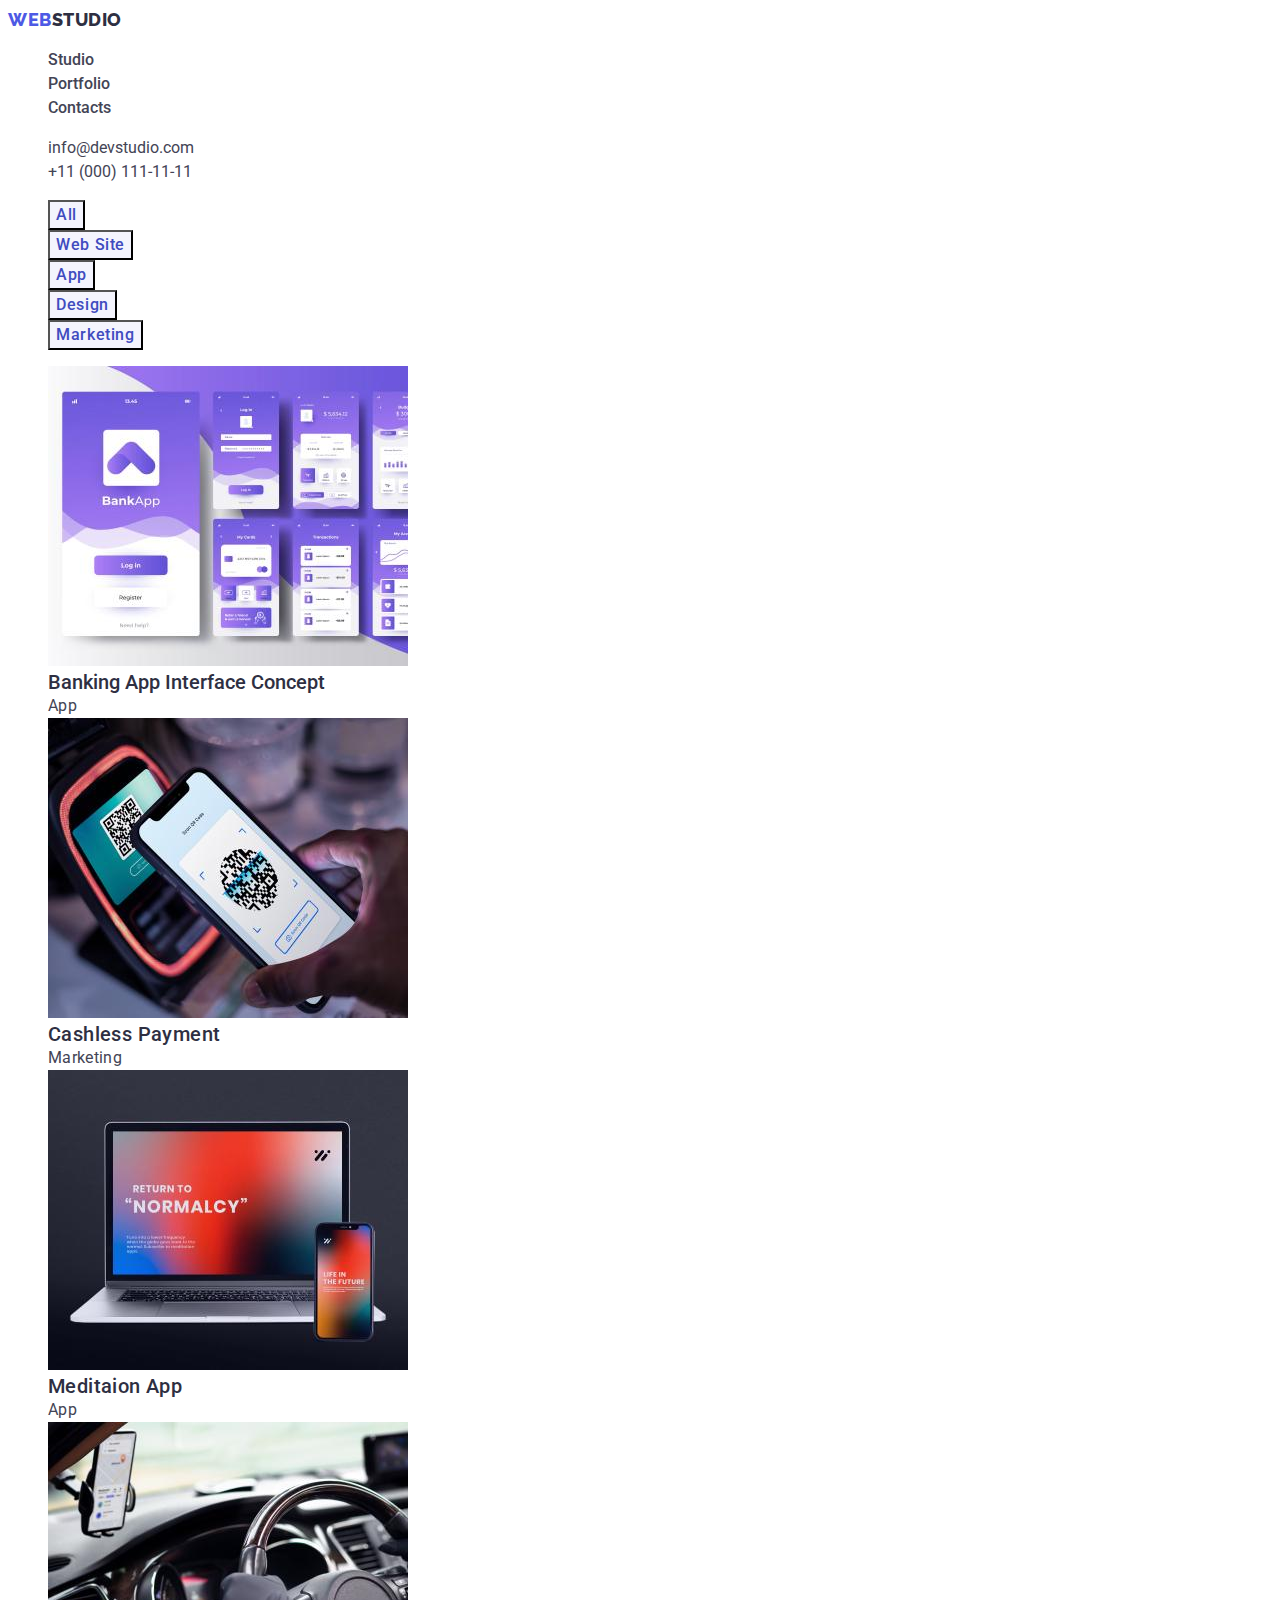
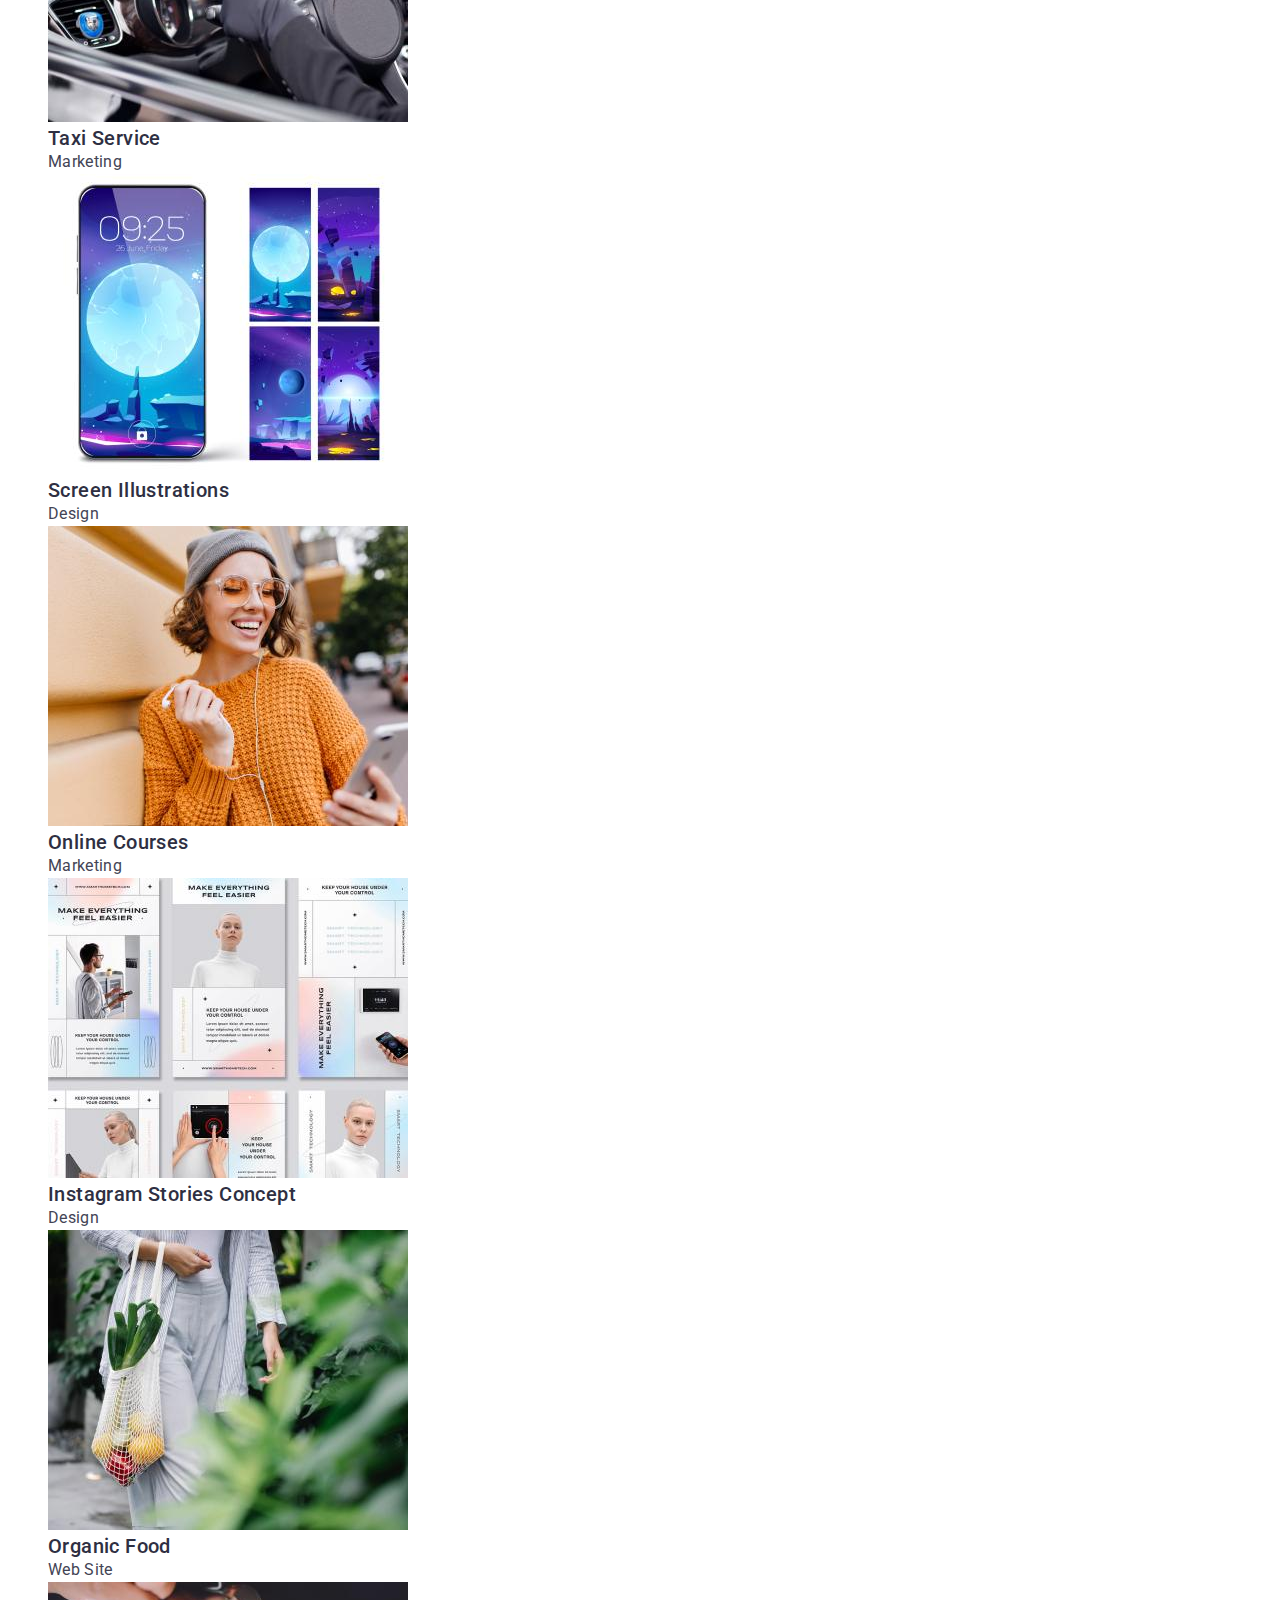
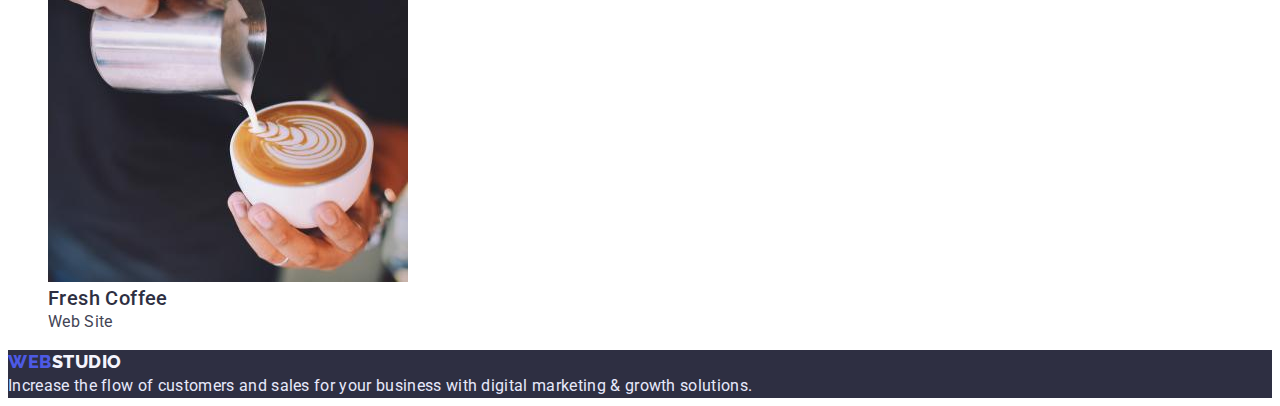
==== portfolio.html @ 5b098504 "Initial commit" ====
<!DOCTYPE html>
<html lang="en">
  <head>
    <meta charset="UTF-8" />
    <meta http-equiv="X-UA-Compatible" content="IE=edge" />
    <meta name="viewport" content="width=device-width, initial-scale=1.0" />
    <title>Portfolio</title>
    <link rel="preconnect" href="https://fonts.googleapis.com" />
    <link rel="preconnect" href="https://fonts.gstatic.com" crossorigin />
    <link
      href="https://fonts.googleapis.com/css2?family=Raleway:wght@800&family=Roboto:wght@400;500;700;900&display=swap"
      rel="stylesheet"
    />
    <link rel="stylesheet" href="./css/styles.css" />
  </head>
  <body>
    <header>
      <nav>
        <a href="./index.html" class="logo"
          >WEB<span class="logo-item-top">STUDIO</span>
        </a>
        <ul>
          <li><a href="./index.html" class="navigation">Studio</a></li>
          <li><a href="" class="navigation">Portfolio</a></li>
          <li><a href="" class="navigation">Contacts</a></li>
        </ul>
      </nav>
      <address>
        <ul>
          <li>
            <a href="mailto:info@devstudio.com" class="contacts">
              info@devstudio.com
            </a>
          </li>
          <li>
            <a href="tel:+110001111111" class="contacts">
              +11 (000) 111-11-11
            </a>
          </li>
        </ul>
      </address>
    </header>
    <main>
      <!-- Filters -->
      <section>
        <h1 class="visually-hidden">Portfolio</h1>
        <ul>
          <li><button type="button" class="button-portfolio">All</button></li>
          <li>
            <button type="button" class="button-portfolio">Web Site</button>
          </li>
          <li><button type="button" class="button-portfolio">App</button></li>
          <li>
            <button type="button" class="button-portfolio">Design</button>
          </li>
          <li>
            <button type="button" class="button-portfolio">Marketing</button>
          </li>
        </ul>
        <ul>
          <li>
            <a href="" class="link-portfolio">
              <img src="./images/bankapp.jpg" alt="app" width="360" />
              <h2 class="main-card-title">Banking App Interface Concept</h2>
              <p class="main-text">App</p></a
            >
          </li>
          <li>
            <a href="" class="link-portfolio">
              <img src="./images/scaner.jpg" alt="scaner" width="360" />
              <h3 class="main-item">Cashless Payment</h3>
              <p class="main-text">Marketing</p></a
            >
          </li>
          <li>
            <a href="" class="link-portfolio">
              <img src="./images/laptop.jpg" alt="laptop" width="360" />
              <h3 class="main-item">Meditaion App</h3>
              <p class="main-text">App</p></a
            >
          </li>
          <li>
            <a href="" class="link-portfolio">
              <img src="./images/taxi.jpg" alt="taxi" width="360" />
              <h3 class="main-item">Taxi Service</h3>
              <p class="main-text">Marketing</p></a
            >
          </li>
          <li>
            <a href="" class="link-portfolio">
              <img src="./images/screen.jpg" alt="screen" width="360" />
              <h3 class="main-item">Screen Illustrations</h3>
              <p class="main-text">Design</p></a
            >
          </li>
          <li>
            <a href="" class="link-portfolio">
              <img src="./images/courses.jpg" alt="courses" width="360" />
              <h3 class="main-item">Online Courses</h3>
              <p class="main-text">Marketing</p></a
            >
          </li>
          <li>
            <a href="" class="link-portfolio">
              <img
                src="./images/insta.jpg"
                alt="instagram stories"
                width="360"
              />
              <h3 class="main-item">Instagram Stories Concept</h3>
              <p class="main-text">Design</p></a
            >
          </li>
          <li>
            <a href="" class="link-portfolio">
              <img src="./images/food.jpg" alt="organic food" width="360" />
              <h3 class="main-item">Organic Food</h3>
              <p class="main-text">Web Site</p></a
            >
          </li>
          <li>
            <a href="" class="link-portfolio">
              <img src="./images/coffee.jpg" alt="fresh coffee" width="360" />
              <h3 class="main-item">Fresh Coffee</h3>
              <p class="main-text">Web Site</p></a
            >
          </li>
        </ul>
      </section>
    </main>
    <footer class="background">
      <a href="./index.html" class="logo">
        WEB<span class="logo-item-bottom">STUDIO</span>
      </a>
      <p class="footer-text">
        Increase the flow of customers and sales for your business with digital
        marketing & growth solutions.
      </p>
    </footer>
  </body>
</html>
---- css/styles.css ----
:root {
  --color-iris: #4d5ae5;
  --color-ocean: #404bbf;
  --color-green: #31d0aa;
  --color-navy-blue: #2e2f42;
  --color-slate: #434455;
  --color-light-slate: #8e8f99;
  --color-cornflower: #e7e9fc;
  --color-cloud: #f4f4fd;
  --color-navy-blue-modal: #2e2f42;
  --color-grey: #2e2f42;
  --color-white: #ffffff;
}
body {
  font-family: "Roboto", sans-serif;
  color: var(--color-navy-blue);
  background-color: var(--color-white);
}
ul {
  list-style-type: none;
}
p,
h1,
h2,
h3,
h4,
h5,
h6 {
  margin: 0;
}
/* Logo */
.logo {
  text-decoration: none;
  font-family: "Raleway";
  font-weight: 800;
  font-size: 18px;
  line-height: 1.33;
  color: var(--color-iris);
  letter-spacing: 0.03em;
}
.logo-item-top {
  color: var(--color-navy-blue);
}
.logo-item-bottom {
  color: var(--color-cloud);
}
/* Button */
.button-studio {
  cursor: pointer;
  color: var(--color-white);
  background-color: var(--color-iris);
  font-weight: 500;
  font-size: 16px;
  font-family: inherit;
  line-height: 1.5;
  letter-spacing: 0.04em;
}
.button-studio:hover,
.button-studio:focus {
  background-color: var(--color-ocean);
}
.button-portfolio {
  cursor: pointer;
  color: var(--color-ocean);
  background-color: var(--color-cloud);
  font-weight: 500;
  font-size: 16px;
  font-family: inherit;
  line-height: 1.5;
  letter-spacing: 0.04em;
}
.button-portfolio:hover,
.button-portfolio:focus {
  background-color: var(--color-ocean);
  color: var(--color-white);
}
/* Nav */
.navigation {
  text-decoration: none;
  color: var(--color-slate);
  font-weight: 500;
  font-size: 16px;
  line-height: 1.5;
}
.navigation:hover,
.navigation:focus {
  color: var(--color-ocean);
}

.contacts:hover,
.contacts:focus {
  color: var(--color-ocean);
}
.contacts {
  color: var(--color-slate);
  text-decoration: none;
  font-family: "Roboto";
  font-style: normal;
  font-size: 16px;
  line-height: 1.5;
}

/* text */

.main-title {
  color: var(--color-white);
  font-size: 56px;
  line-height: 1.07;
  text-align: center;
}
.main-subtitle {
  text-align: center;
  text-transform: capitalize;
  font-size: 36px;
  line-height: 1.11;
  letter-spacing: 0.02em;
}
.main-item {
  font-weight: 500;
  font-size: 20px;
  line-height: 1.2;
  letter-spacing: 0.02em;
  color: var(--color-navy-blue);
}
.main-text {
  font-size: 16px;
  line-height: 1.5;
  letter-spacing: 0.02em;
  color: var(--color-slate);
}
.main-card-title {
  font-weight: 500;
  font-size: 20px;
  line-height: 1.2;
  color: var(--color-navy-blue);
}
.footer-text {
  font-size: 16px;
  line-height: 1.5;
  letter-spacing: 0.02em;
  color: var(--color-cornflower);
}
.link-portfolio {
  text-decoration: none;
}
/* background */
.main-list {
  background-color: var(--color-white);
  text-align: center;
}
.main-section-team {
  background-color: var(--color-cloud);
}
.background {
  background-color: var(--color-navy-blue);
}

/* hide title */
.visually-hidden {
  position: absolute;
  white-space: nowrap;
  width: 1px;
  height: 1px;
  overflow: hidden;
  border: 0;
  padding: 0;
  clip: rect(0 0 0 0);
  clip-path: inset(50%);
  margin: -1px;
}
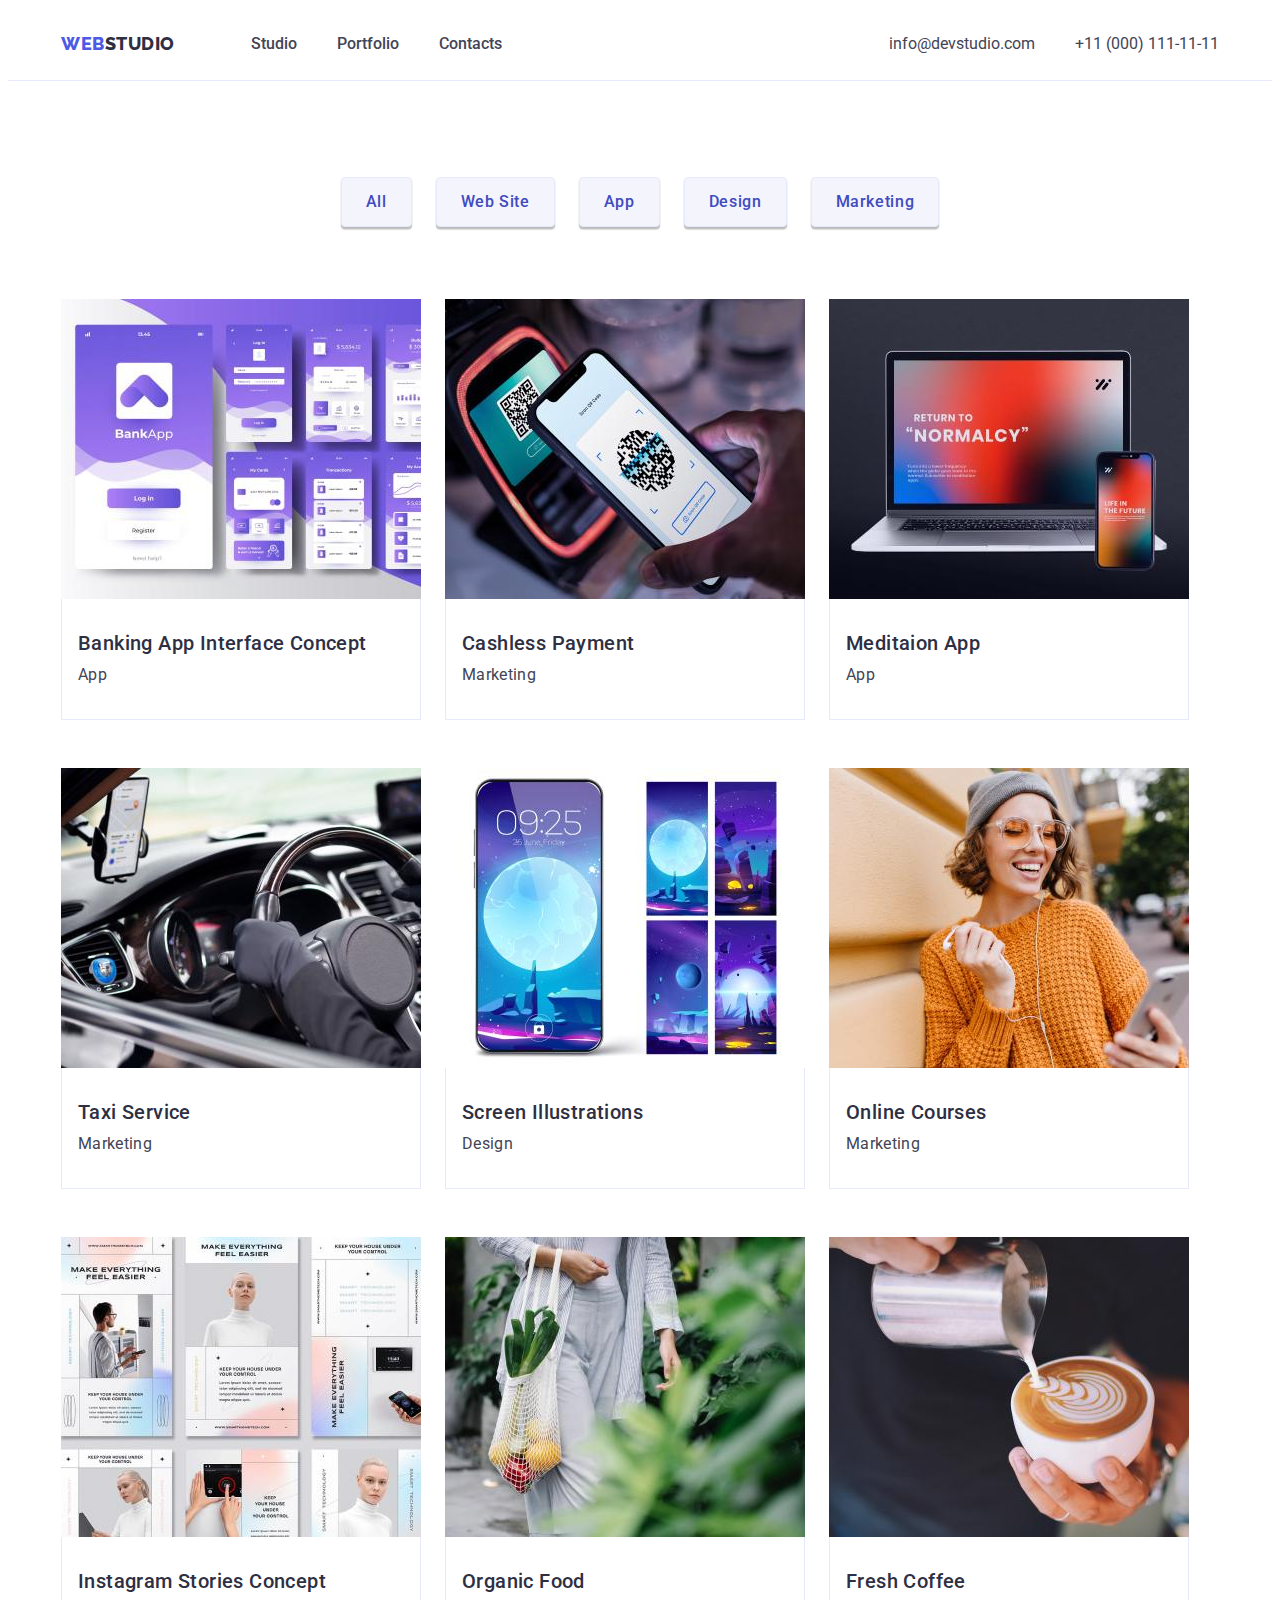
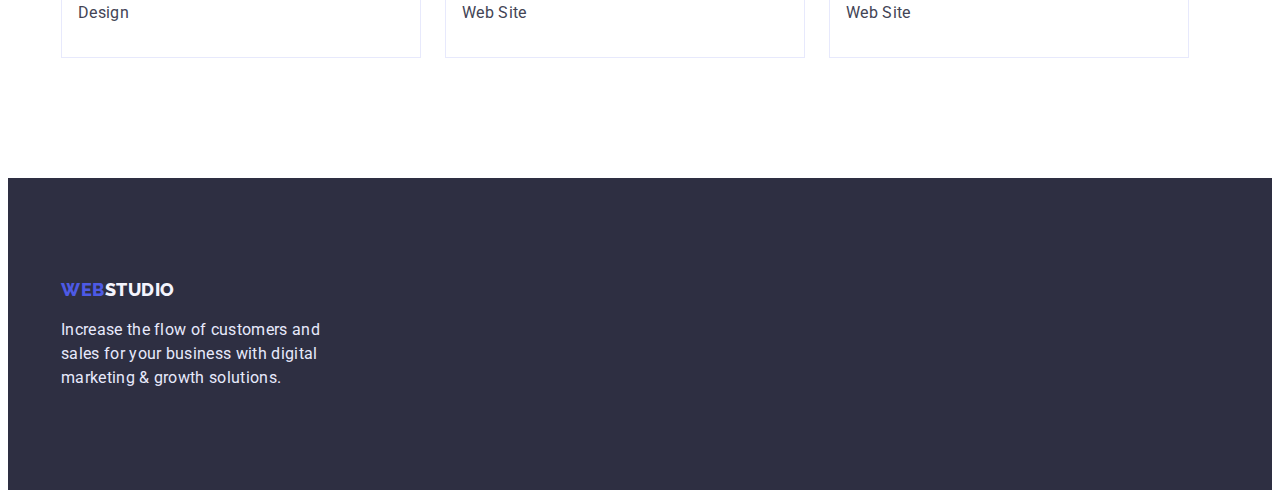
==== commit 9735e6f3: "final?" ====
--- a/portfolio.html
+++ b/portfolio.html
@@ -1,141 +1,150 @@
 <!DOCTYPE html>
 <html lang="en">
-  <head>
-    <meta charset="UTF-8" />
-    <meta http-equiv="X-UA-Compatible" content="IE=edge" />
-    <meta name="viewport" content="width=device-width, initial-scale=1.0" />
-    <title>Portfolio</title>
-    <link rel="preconnect" href="https://fonts.googleapis.com" />
-    <link rel="preconnect" href="https://fonts.gstatic.com" crossorigin />
-    <link
-      href="https://fonts.googleapis.com/css2?family=Raleway:wght@800&family=Roboto:wght@400;500;700;900&display=swap"
-      rel="stylesheet"
-    />
-    <link rel="stylesheet" href="./css/styles.css" />
-  </head>
-  <body>
-    <header>
-      <nav>
-        <a href="./index.html" class="logo"
-          >WEB<span class="logo-item-top">STUDIO</span>
-        </a>
-        <ul>
+
+<head>
+  <meta charset="UTF-8" />
+  <meta http-equiv="X-UA-Compatible" content="IE=edge" />
+  <meta name="viewport" content="width=device-width, initial-scale=1.0" />
+  <title>Portfolio</title>
+  <link rel="preconnect" href="https://fonts.googleapis.com" />
+  <link rel="preconnect" href="https://fonts.gstatic.com" crossorigin />
+  <link href="https://fonts.googleapis.com/css2?family=Raleway:wght@800&family=Roboto:wght@400;500;700;900&display=swap"
+    rel="stylesheet" />
+  <link rel="stylesheet" href="https://cdnjs.cloudflare.com/ajax/libs/modern-normalize/1.1.0/modern-normalize.min.css"
+    integrity="sha512-wpPYUAdjBVSE4KJnH1VR1HeZfpl1ub8YT/NKx4PuQ5NmX2tKuGu6U/JRp5y+Y8XG2tV+wKQpNHVUX03MfMFn9Q=="
+    crossorigin="anonymous" referrerpolicy="no-referrer" />
+  <link rel="stylesheet" href="./css/styles.css" />
+</head>
+
+<body>
+  <header class="header">
+    <div class="container header-container">
+      <nav class="nav-list">
+        <a href="./index.html" class="logo">WEB<span class="logo-item-top">STUDIO</span> </a>
+        <ul class="navigation-list">
           <li><a href="./index.html" class="navigation">Studio</a></li>
-          <li><a href="" class="navigation">Portfolio</a></li>
-          <li><a href="" class="navigation">Contacts</a></li>
+          <li><a href="./portfolio.html" class="navigation">Portfolio</a></li>
+          <li><a href="" class="navigation contacts">Contacts</a></li>
         </ul>
       </nav>
       <address>
-        <ul>
-          <li>
-            <a href="mailto:info@devstudio.com" class="contacts">
-              info@devstudio.com
+        <ul class="address-list">
+          <li><a href="mailto:info@devstudio.com" class="contacts"> info@devstudio.com </a></li>
+          <li><a href="tel:+110001111111" class="contacts"> +11 (000) 111-11-11 </a></li>
+        </ul>
+      </address>
+    </div>
+  </header>
+  <main>
+    <!-- Filters -->
+    <section>
+      <div class="container">
+        <h1 class="visually-hidden">Portfolio</h1>
+        <ul class="button-portfolio-list">
+          <li><button type="button" class="button-portfolio">All</button></li>
+          <li><button type="button" class="button-portfolio">Web Site</button></li>
+          <li><button type="button" class="button-portfolio">App</button></li>
+          <li><button type="button" class="button-portfolio">Design</button></li>
+          <li><button type="button" class="button-portfolio">Marketing</button></li>
+        </ul>
+      </div>
+      <div class="container">
+        <ul class="card-portfolio">
+          <li class="card-item">
+            <a href="" class="link-portfolio">
+              <img src="./images/bankapp.jpg" alt="app" width="360" />
+              <div class="card-text">
+                <h2 class="main-item">Banking App Interface Concept</h2>
+                <p class="main-text portfolio">App</p>
+              </div>
             </a>
           </li>
-          <li>
-            <a href="tel:+110001111111" class="contacts">
-              +11 (000) 111-11-11
+          <li class="card-item">
+            <a href="" class="link-portfolio">
+              <img src="./images/scaner.jpg" alt="scaner" width="360" />
+              <div class="card-text">
+                <h3 class="main-item">Cashless Payment</h3>
+                <p class="main-text portfolio">Marketing</p>
+              </div>
+            </a>
+          </li>
+          <li class="card-item">
+            <a href="" class="link-portfolio">
+              <img src="./images/laptop.jpg" alt="laptop" width="360" />
+              <div class="card-text">
+                <h3 class="main-item">Meditaion App</h3>
+                <p class="main-text portfolio">App</p>
+              </div>
+            </a>
+          </li>
+          <li class="card-item">
+            <a href="" class="link-portfolio">
+              <img src="./images/taxi.jpg" alt="taxi" width="360" />
+              <div class="card-text">
+                <h3 class="main-item">Taxi Service</h3>
+                <p class="main-text">Marketing</p>
+              </div>
+            </a>
+          </li>
+          <li class="card-item">
+            <a href="" class="link-portfolio">
+              <img src="./images/screen.jpg" alt="screen" width="360" />
+              <div class="card-text">
+                <h3 class="main-item">Screen Illustrations</h3>
+                <p class="main-text">Design</p>
+              </div>
+            </a>
+          </li>
+          <li class="card-item">
+            <a href="" class="link-portfolio">
+              <img src="./images/courses.jpg" alt="courses" width="360" />
+              <div class="card-text">
+                <h3 class="main-item">Online Courses</h3>
+                <p class="main-text">Marketing</p>
+              </div>
+            </a>
+          </li>
+          <li class="card-item">
+            <a href="" class="link-portfolio">
+              <img src="./images/insta.jpg" alt="instagram stories" width="360" />
+              <div class="card-text">
+                <h3 class="main-item">Instagram Stories Concept</h3>
+                <p class="main-text">Design</p>
+              </div>
+            </a>
+          </li>
+          <li class="card-item">
+            <a href="" class="link-portfolio">
+              <img src="./images/food.jpg" alt="organic food" width="360" />
+              <div class="card-text">
+                <h3 class="main-item">Organic Food</h3>
+                <p class="main-text">Web Site</p>
+              </div>
+            </a>
+          </li>
+          <li class="card-item">
+            <a href="" class="link-portfolio">
+              <img src="./images/coffee.jpg" alt="fresh coffee" width="360" />
+              <div class="card-text">
+                <h3 class="main-item">Fresh Coffee</h3>
+                <p class="main-text">Web Site</p>
+              </div>
             </a>
           </li>
         </ul>
-      </address>
-    </header>
-    <main>
-      <!-- Filters -->
-      <section>
-        <h1 class="visually-hidden">Portfolio</h1>
-        <ul>
-          <li><button type="button" class="button-portfolio">All</button></li>
-          <li>
-            <button type="button" class="button-portfolio">Web Site</button>
-          </li>
-          <li><button type="button" class="button-portfolio">App</button></li>
-          <li>
-            <button type="button" class="button-portfolio">Design</button>
-          </li>
-          <li>
-            <button type="button" class="button-portfolio">Marketing</button>
-          </li>
-        </ul>
-        <ul>
-          <li>
-            <a href="" class="link-portfolio">
-              <img src="./images/bankapp.jpg" alt="app" width="360" />
-              <h2 class="main-card-title">Banking App Interface Concept</h2>
-              <p class="main-text">App</p></a
-            >
-          </li>
-          <li>
-            <a href="" class="link-portfolio">
-              <img src="./images/scaner.jpg" alt="scaner" width="360" />
-              <h3 class="main-item">Cashless Payment</h3>
-              <p class="main-text">Marketing</p></a
-            >
-          </li>
-          <li>
-            <a href="" class="link-portfolio">
-              <img src="./images/laptop.jpg" alt="laptop" width="360" />
-              <h3 class="main-item">Meditaion App</h3>
-              <p class="main-text">App</p></a
-            >
-          </li>
-          <li>
-            <a href="" class="link-portfolio">
-              <img src="./images/taxi.jpg" alt="taxi" width="360" />
-              <h3 class="main-item">Taxi Service</h3>
-              <p class="main-text">Marketing</p></a
-            >
-          </li>
-          <li>
-            <a href="" class="link-portfolio">
-              <img src="./images/screen.jpg" alt="screen" width="360" />
-              <h3 class="main-item">Screen Illustrations</h3>
-              <p class="main-text">Design</p></a
-            >
-          </li>
-          <li>
-            <a href="" class="link-portfolio">
-              <img src="./images/courses.jpg" alt="courses" width="360" />
-              <h3 class="main-item">Online Courses</h3>
-              <p class="main-text">Marketing</p></a
-            >
-          </li>
-          <li>
-            <a href="" class="link-portfolio">
-              <img
-                src="./images/insta.jpg"
-                alt="instagram stories"
-                width="360"
-              />
-              <h3 class="main-item">Instagram Stories Concept</h3>
-              <p class="main-text">Design</p></a
-            >
-          </li>
-          <li>
-            <a href="" class="link-portfolio">
-              <img src="./images/food.jpg" alt="organic food" width="360" />
-              <h3 class="main-item">Organic Food</h3>
-              <p class="main-text">Web Site</p></a
-            >
-          </li>
-          <li>
-            <a href="" class="link-portfolio">
-              <img src="./images/coffee.jpg" alt="fresh coffee" width="360" />
-              <h3 class="main-item">Fresh Coffee</h3>
-              <p class="main-text">Web Site</p></a
-            >
-          </li>
-        </ul>
-      </section>
-    </main>
-    <footer class="background">
-      <a href="./index.html" class="logo">
-        WEB<span class="logo-item-bottom">STUDIO</span>
-      </a>
-      <p class="footer-text">
-        Increase the flow of customers and sales for your business with digital
-        marketing & growth solutions.
-      </p>
+      </div>
+    </section>
+  </main>
+  <div class="section">
+    <footer class="footer">
+      <div class="container footer-container">
+        <a href="./index.html" class="logo"> WEB<span class="logo-item-bottom">STUDIO</span> </a>
+        <p class="footer-text">
+          Increase the flow of customers and sales for your business with digital marketing & growth solutions.
+        </p>
+      </div>
     </footer>
-  </body>
-</html>
+  </div>
+</body>
+
+</html>--- a/css/styles.css
+++ b/css/styles.css
@@ -11,14 +11,19 @@
   --color-grey: #2e2f42;
   --color-white: #ffffff;
 }
+
 body {
   font-family: "Roboto", sans-serif;
   color: var(--color-navy-blue);
   background-color: var(--color-white);
 }
+
 ul {
   list-style-type: none;
-}
+  padding: 0;
+  margin: 0;
+}
+
 p,
 h1,
 h2,
@@ -28,7 +33,21 @@
 h6 {
   margin: 0;
 }
-/* Logo */
+
+/**----------header------ */
+
+.header {
+  border-bottom: 1px solid var(--color-cornflower);
+}
+
+.header-container {
+  display: flex;
+  justify-content: space-between;
+  align-items: center;
+}
+
+/**----------Logo-------- */
+
 .logo {
   text-decoration: none;
   font-family: "Raleway";
@@ -37,14 +56,19 @@
   line-height: 1.33;
   color: var(--color-iris);
   letter-spacing: 0.03em;
-}
+  padding: 24px 76px 24px 0px;
+}
+
 .logo-item-top {
   color: var(--color-navy-blue);
 }
+
 .logo-item-bottom {
   color: var(--color-cloud);
 }
-/* Button */
+
+/**----------Button------ */
+
 .button-studio {
   cursor: pointer;
   color: var(--color-white);
@@ -54,11 +78,27 @@
   font-family: inherit;
   line-height: 1.5;
   letter-spacing: 0.04em;
-}
+  box-shadow: 0px 4px 4px rgba(0, 0, 0, 0.15);
+  border-radius: 4px;
+  padding: 16px 32px;
+  min-width: 169px;
+  margin-top: 48px;
+  margin-bottom: 188px;
+  margin-left: 480px;
+}
+
 .button-studio:hover,
 .button-studio:focus {
   background-color: var(--color-ocean);
 }
+
+.button-portfolio-list {
+  display: flex;
+  justify-content: center;
+  gap: 24px;
+  padding-top: 96px;
+}
+
 .button-portfolio {
   cursor: pointer;
   color: var(--color-ocean);
@@ -68,13 +108,26 @@
   font-family: inherit;
   line-height: 1.5;
   letter-spacing: 0.04em;
-}
+  box-shadow: 0px 3px 1px rgba(0, 0, 0, 0.1), 0px 2px 1px rgba(0, 0, 0, 0.08), 0px 2px 2px rgba(0, 0, 0, 0.12);
+  border-radius: 4px;
+  padding: 12px 24px;
+  border: 1px solid var(--color-cornflower);
+
+}
+
 .button-portfolio:hover,
 .button-portfolio:focus {
   background-color: var(--color-ocean);
   color: var(--color-white);
 }
-/* Nav */
+
+/**--------Nav-------------- */
+
+.nav-list {
+  display: flex;
+  align-items: center;
+}
+
 .navigation {
   text-decoration: none;
   color: var(--color-slate);
@@ -82,15 +135,23 @@
   font-size: 16px;
   line-height: 1.5;
 }
+
 .navigation:hover,
 .navigation:focus {
   color: var(--color-ocean);
 }
 
+.navigation-list {
+  display: flex;
+  gap: 40px;
+  padding: 0;
+}
+
 .contacts:hover,
 .contacts:focus {
   color: var(--color-ocean);
 }
+
 .contacts {
   color: var(--color-slate);
   text-decoration: none;
@@ -100,62 +161,168 @@
   line-height: 1.5;
 }
 
-/* text */
+.address-list {
+  display: flex;
+  gap: 40px;
+
+}
+
+/**------------Containers------------ */
+
+.container {
+  width: 1158px;
+  padding-left: 15px;
+  padding-right: 15px;
+  margin: 0 auto;
+}
+
+
+.feature-container {
+  display: flex;
+  gap: 24px;
+}
+
+.img-studio-list {
+  display: flex;
+  padding-top: 72px;
+  gap: 24px;
+}
+
+.card-team {
+  display: flex;
+  padding-top: 72px;
+  gap: 24px;
+}
+
+.img-studio {
+  border: 1px solid var(--color-cornflower);
+}
+
+.section {
+  padding-top: 120px;
+
+}
+
+
+
+/**--------- portfolio -------------*/
+
+.card-portfolio {
+  display: flex;
+  flex-wrap: wrap;
+  column-gap: 24px;
+  row-gap: 48px;
+  padding-top: 72px;
+
+}
+
+img {
+  display: block;
+  max-width: 100%;
+  height: auto;
+}
+
+
+
+
+.card-text {
+  padding: 32px 16px;
+  border-bottom: 1px solid var(--color-cornflower);
+  border-left: 1px solid var(--color-cornflower);
+  border-right: 1px solid var(--color-cornflower);
+}
+
+/**------------- text-------------- */
+
+.hero {
+  background-color: var(--color-navy-blue);
+}
 
 .main-title {
   color: var(--color-white);
   font-size: 56px;
   line-height: 1.07;
+  max-width: 496px;
+  margin: 0 auto;
+  padding-top: 188px;
   text-align: center;
 }
+
 .main-subtitle {
   text-align: center;
   text-transform: capitalize;
   font-size: 36px;
   line-height: 1.11;
   letter-spacing: 0.02em;
-}
+
+}
+
+.main-team {
+  background-color: var(--color-cloud);
+}
+
+.main-list-team {
+  background-color: var(--color-white);
+  text-align: center;
+  box-shadow: 0px 1px 6px rgba(46, 47, 66, 0.08), 0px 1px 1px rgba(46, 47, 66, 0.16), 0px 2px 1px rgba(46, 47, 66, 0.08);
+  border-radius: 0px 0px 4px 4px;
+}
+
+
+
+/**------card text-------- */
+
+.card-team-text {
+  padding: 32px 16px;
+}
+
 .main-item {
   font-weight: 500;
   font-size: 20px;
   line-height: 1.2;
   letter-spacing: 0.02em;
   color: var(--color-navy-blue);
-}
+
+}
+
 .main-text {
   font-size: 16px;
   line-height: 1.5;
   letter-spacing: 0.02em;
   color: var(--color-slate);
-}
-.main-card-title {
-  font-weight: 500;
-  font-size: 20px;
-  line-height: 1.2;
-  color: var(--color-navy-blue);
-}
+  padding-top: 8px;
+
+}
+
+.studio {
+  max-width: 264px;
+}
+
+
+.link-portfolio {
+  text-decoration: none;
+}
+
 .footer-text {
   font-size: 16px;
   line-height: 1.5;
   letter-spacing: 0.02em;
   color: var(--color-cornflower);
-}
-.link-portfolio {
-  text-decoration: none;
-}
-/* background */
-.main-list {
-  background-color: var(--color-white);
-  text-align: center;
-}
-.main-section-team {
-  background-color: var(--color-cloud);
-}
-.background {
+  max-width: 264px;
+  padding-top: 16px;
+}
+
+.footer {
   background-color: var(--color-navy-blue);
 }
 
-/* hide title */
+.footer-container {
+  padding-top: 100px;
+  padding-bottom: 100px;
+}
+
+/*todo----------- hide----------title */
+
 .visually-hidden {
   position: absolute;
   white-space: nowrap;
@@ -167,4 +334,4 @@
   clip: rect(0 0 0 0);
   clip-path: inset(50%);
   margin: -1px;
-}
+}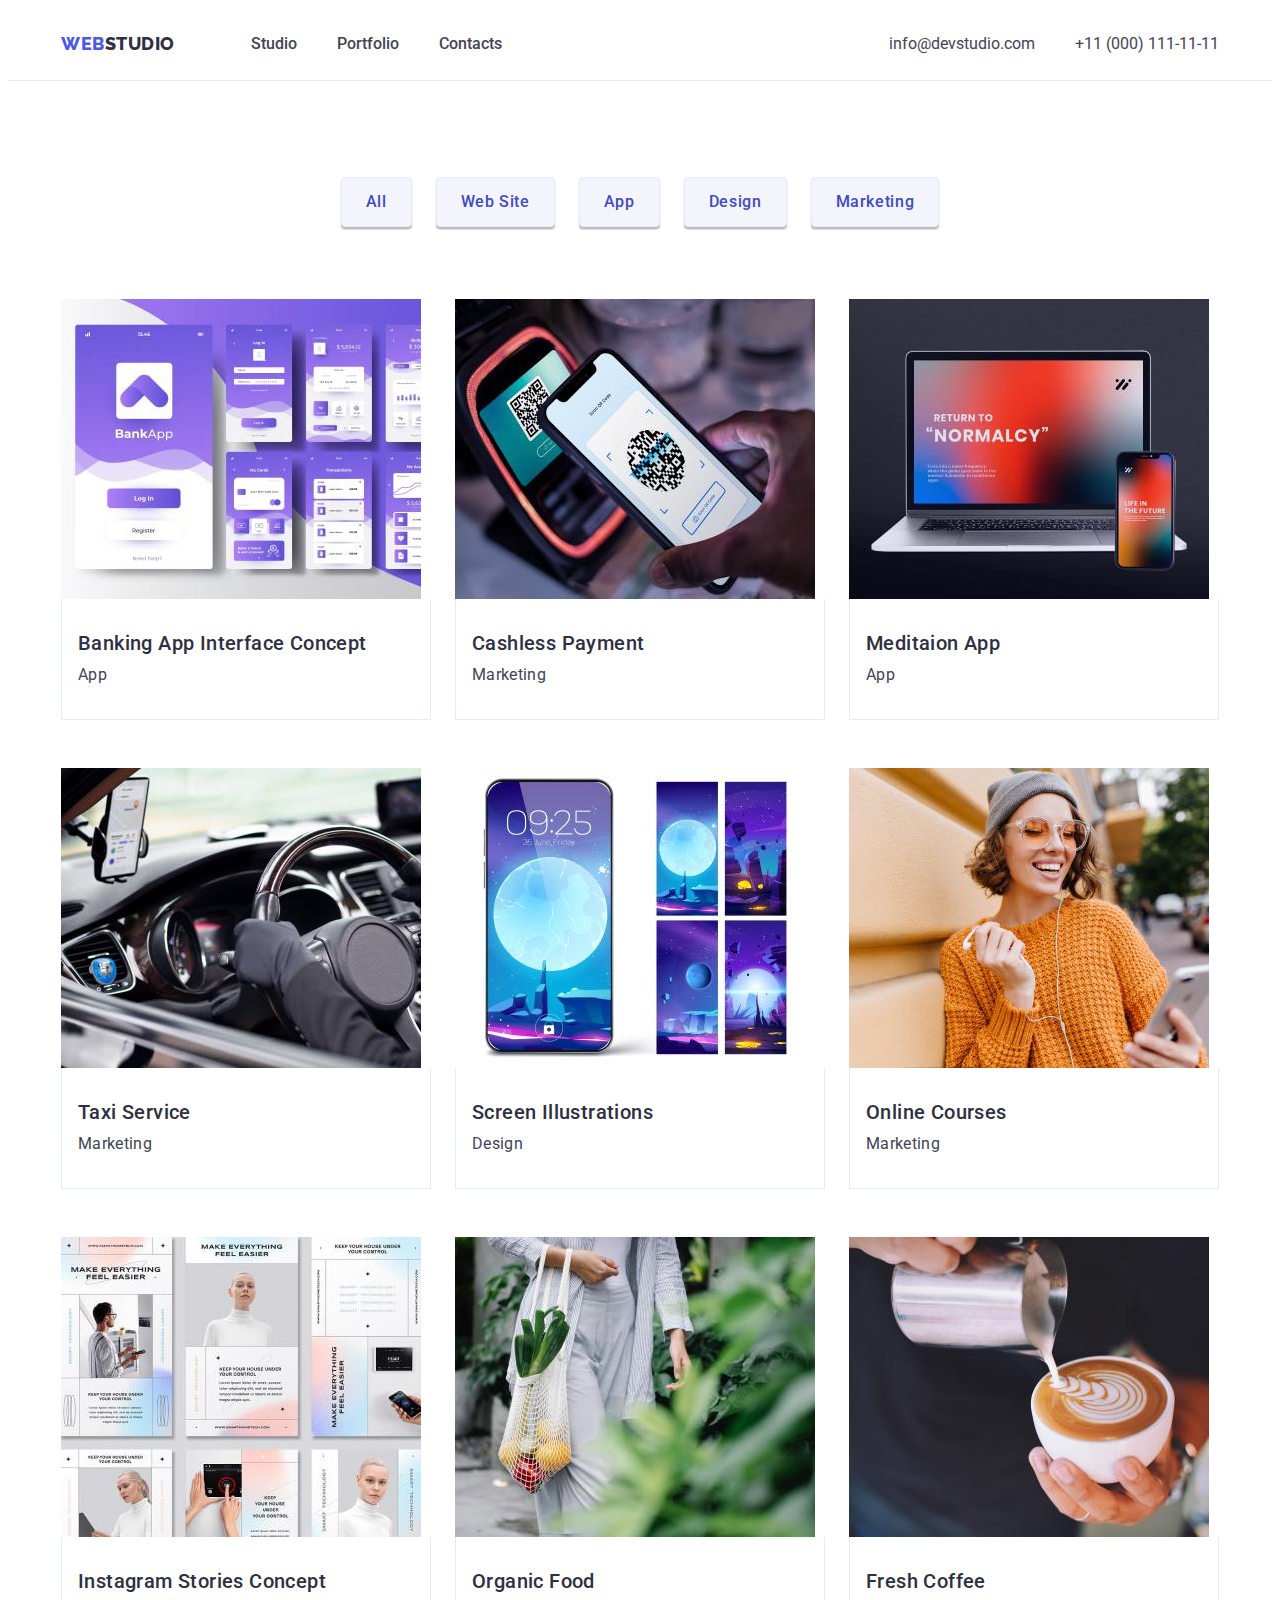
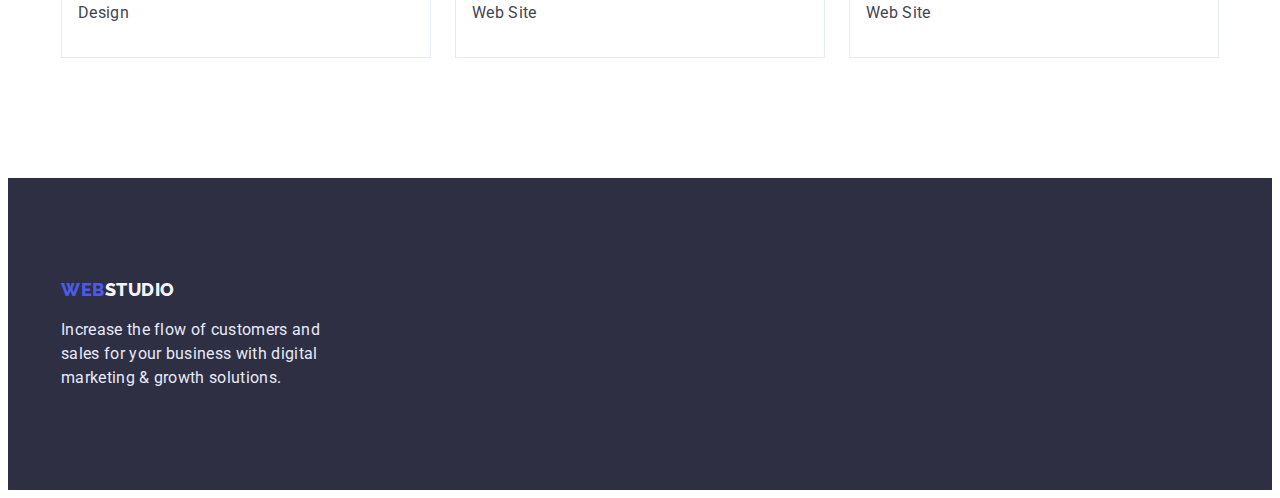
==== commit da4e5545: "upd" ====
--- a/portfolio.html
+++ b/portfolio.html
@@ -55,7 +55,7 @@
               <img src="./images/bankapp.jpg" alt="app" width="360" />
               <div class="card-text">
                 <h2 class="main-item">Banking App Interface Concept</h2>
-                <p class="main-text portfolio">App</p>
+                <p class="main-text ">App</p>
               </div>
             </a>
           </li>
@@ -64,7 +64,7 @@
               <img src="./images/scaner.jpg" alt="scaner" width="360" />
               <div class="card-text">
                 <h3 class="main-item">Cashless Payment</h3>
-                <p class="main-text portfolio">Marketing</p>
+                <p class="main-text ">Marketing</p>
               </div>
             </a>
           </li>
@@ -73,7 +73,7 @@
               <img src="./images/laptop.jpg" alt="laptop" width="360" />
               <div class="card-text">
                 <h3 class="main-item">Meditaion App</h3>
-                <p class="main-text portfolio">App</p>
+                <p class="main-text ">App</p>
               </div>
             </a>
           </li>
--- a/css/styles.css
+++ b/css/styles.css
@@ -34,6 +34,12 @@
   margin: 0;
 }
 
+img {
+  display: block;
+  max-width: 100%;
+  height: auto;
+}
+
 /**----------header------ */
 
 .header {
@@ -97,6 +103,7 @@
   justify-content: center;
   gap: 24px;
   padding-top: 96px;
+  padding-bottom: 72px;
 }
 
 .button-portfolio {
@@ -134,7 +141,10 @@
   font-weight: 500;
   font-size: 16px;
   line-height: 1.5;
-}
+  padding-top: 24px;
+  padding-bottom: 24px;
+}
+
 
 .navigation:hover,
 .navigation:focus {
@@ -159,7 +169,10 @@
   font-style: normal;
   font-size: 16px;
   line-height: 1.5;
-}
+  padding-top: 24px;
+  padding-bottom: 24px;
+}
+
 
 .address-list {
   display: flex;
@@ -182,48 +195,55 @@
   gap: 24px;
 }
 
+
+
+
+
+.section {
+  padding-top: 120px;
+}
+
+
+
+/**--------- card -------------*/
+.studio {
+  max-width: 264px;
+}
+
+.img-studio {
+  border: 1px solid var(--color-cornflower);
+}
+
 .img-studio-list {
   display: flex;
   padding-top: 72px;
   gap: 24px;
 }
 
+.card-portfolio {
+  padding: 0;
+  margin: 0;
+  display: flex;
+  flex-wrap: wrap;
+  margin-left: calc(-1 * 24px);
+  margin-top: calc(-1 * 48px);
+}
+
+.card-portfolio>.card-item {
+  flex-basis: calc(100% / 3 - 24px);
+  margin-left: 24px;
+  margin-top: 48px;
+}
+
+.link-portfolio {
+  text-decoration: none;
+}
+
 .card-team {
   display: flex;
   padding-top: 72px;
   gap: 24px;
 }
-
-.img-studio {
-  border: 1px solid var(--color-cornflower);
-}
-
-.section {
-  padding-top: 120px;
-
-}
-
-
-
-/**--------- portfolio -------------*/
-
-.card-portfolio {
-  display: flex;
-  flex-wrap: wrap;
-  column-gap: 24px;
-  row-gap: 48px;
-  padding-top: 72px;
-
-}
-
-img {
-  display: block;
-  max-width: 100%;
-  height: auto;
-}
-
-
-
 
 .card-text {
   padding: 32px 16px;
@@ -232,12 +252,13 @@
   border-right: 1px solid var(--color-cornflower);
 }
 
-/**------------- text-------------- */
+/**----------hero----------------- */
 
 .hero {
   background-color: var(--color-navy-blue);
 }
 
+/**------------- text-------------- */
 .main-title {
   color: var(--color-white);
   font-size: 56px;
@@ -294,14 +315,12 @@
 
 }
 
-.studio {
-  max-width: 264px;
-}
-
-
-.link-portfolio {
-  text-decoration: none;
-}
+
+
+
+
+
+/**----------footer------------ */
 
 .footer-text {
   font-size: 16px;
